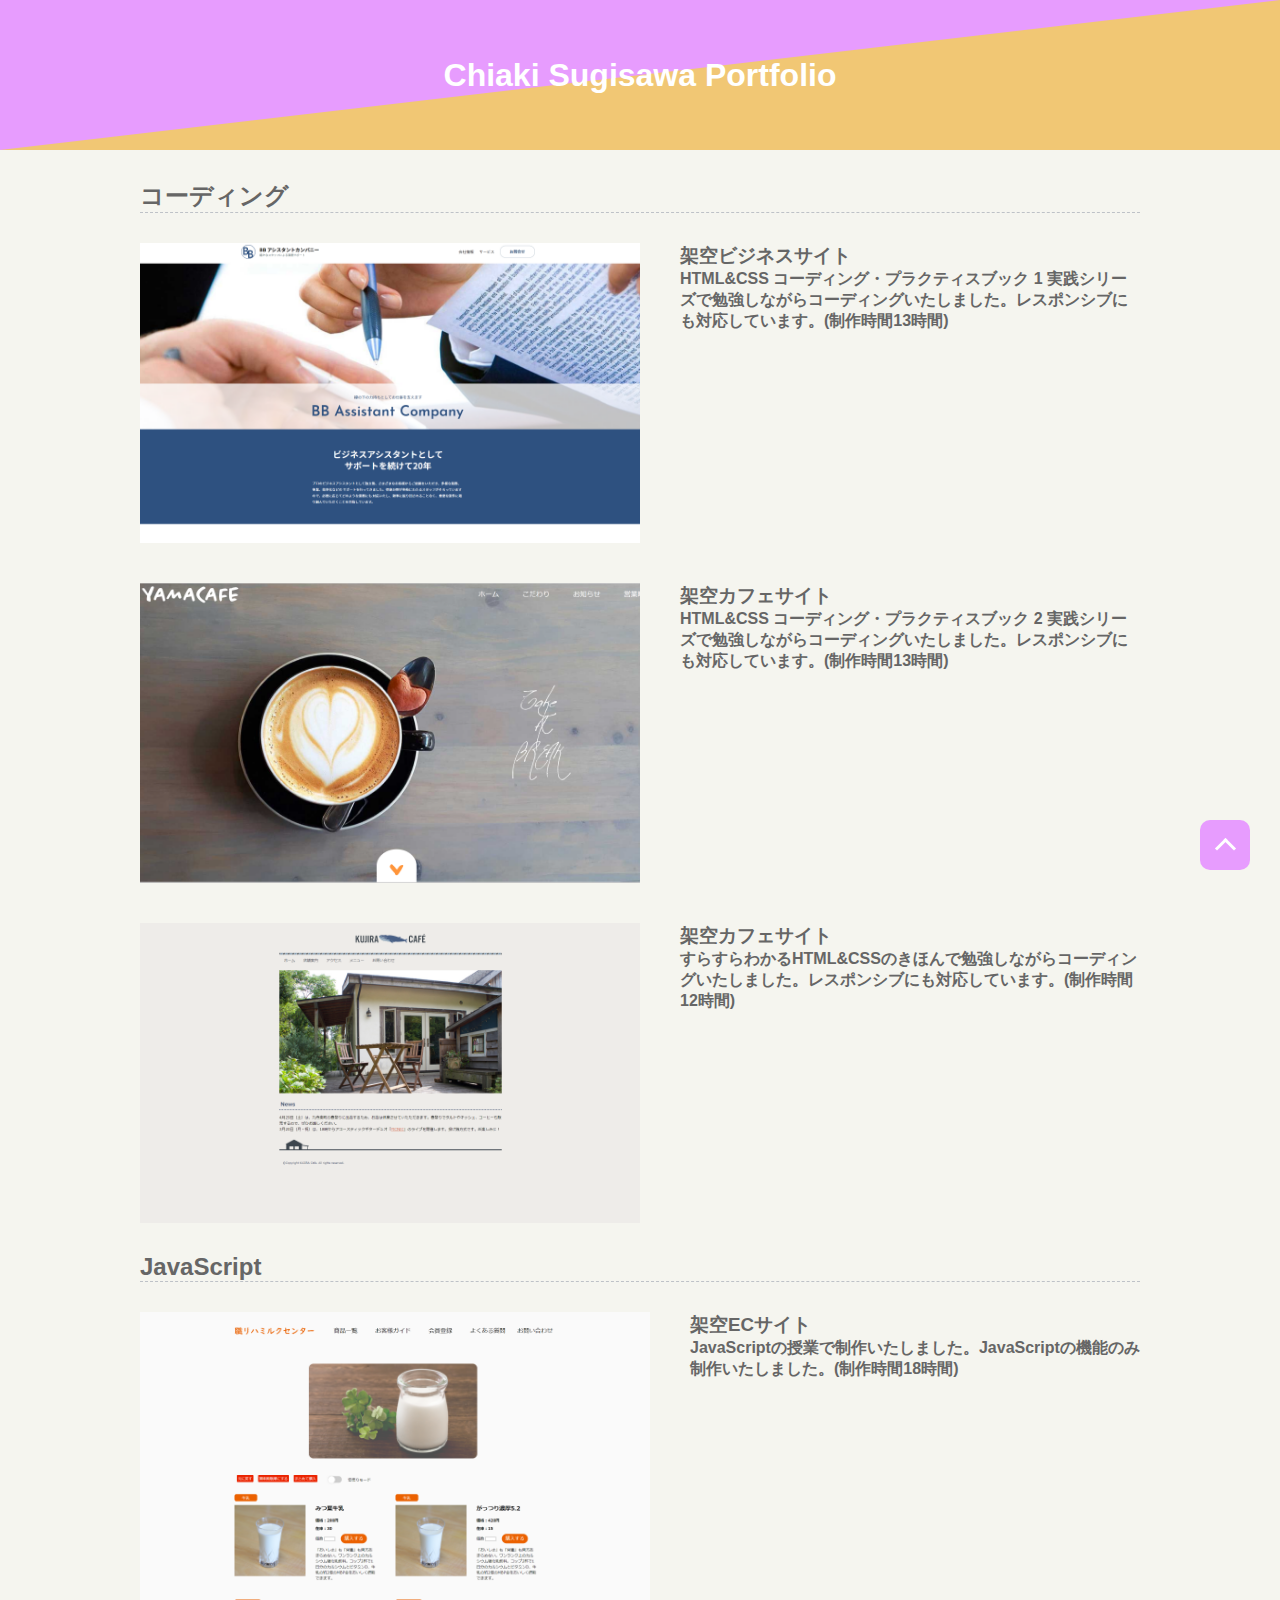
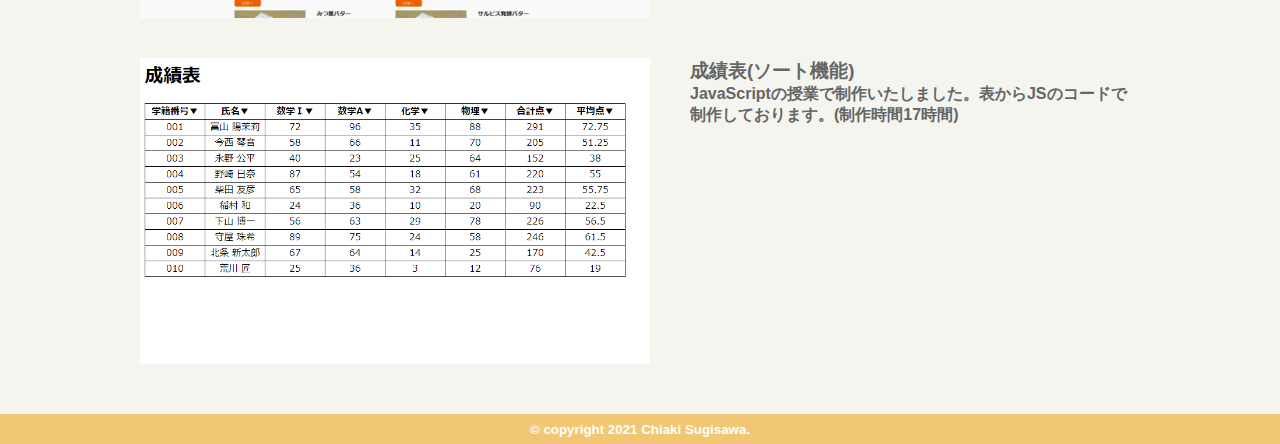
==== index.html @ a402343e "ulにclassを追加" ====
<html lang="ja">

<head>
    <meta charset="UTF-8">
    <meta name="viewport" content="width=device-width, initial-scale=1.0">
    <link rel="stylesheet" href="Style.css">
    <title>ChiakiSugisawaPortfolio | トップ</title>
</head>

<body>
    <div id="wrapper">
        <header>
        </header>
        <div id="titlebox">
            <h1>Chiaki Sugisawa Portfolio</h1>
        </div>

        <div class="contents">
            <ul class="timeline">
                <h2>コーディング</h2>
                <li class="flex content"><a href="./practice01/index.html" target="_blank"><img src="img/01.png"
                            alt="01"></a>
                    <div class="content-text">
                        <h3>架空ビジネスサイト</h3>
                        <p>HTML&CSS コーディング・プラクティスブック 1 実践シリーズで勉強しながらコーディングいたしました。レスポンシブにも対応しています。(制作時間13時間)</p>
                    </div>
                </li>
                <li class="flex content"><a href="./practice02/index.html" target="_blank"><img src="img/02.png"
                            alt="02"></a>
                    <div class="content-text">
                        <h3>架空カフェサイト</h3>
                        <p>HTML&CSS コーディング・プラクティスブック 2 実践シリーズで勉強しながらコーディングいたしました。レスポンシブにも対応しています。(制作時間13時間)</p>
                    </div>
                </li>
                <li class="flex content"><a href="./practice03/index.html" target="_blank"><img src="img/03.png"
                            alt="03"></a>
                    <div class="content-text">
                        <h3>架空カフェサイト</h3>
                        <p>すらすらわかるHTML&CSSのきほんで勉強しながらコーディングいたしました。レスポンシブにも対応しています。(制作時間12時間)</p>
                    </div>
                </li>
            </ul>
            <ul class="timeline">
                <h2>JavaScript</h2>
                <li class="flex content"><a href="./practice04/sample.html" target="_blank"><img src="img/04.png"
                            alt="04"></a>
                    <div class="content-text">
                        <h3>架空ECサイト</h3>
                        <p>JavaScriptの授業で制作いたしました。JavaScriptの機能のみ制作いたしました。(制作時間18時間)</p>
                    </div>
                </li>
                <li class="flex content"><a href="./practice05/sample.html" target="_blank"><img src="img/05.png"
                            alt="05"></a>
                    <div class="content-text">
                        <h3>成績表(ソート機能)</h3>
                        <p>JavaScriptの授業で制作いたしました。表からJSのコードで制作しております。(制作時間17時間)</p>
                    </div>
                </li>
            </ul>
        </div>
    </div>
    <footer>
        <button id="page-top" class="page-top"></button>
        <p><small>&copy; copyright 2021 Chiaki Sugisawa.</small></p>
    </footer>

    <script src="app.js"></script>
</body>

</html>
---- Style.css ----
*{
    margin: 0;
    padding: 0;
}

body {
    font-family: sans-serif;
    font-weight: bold;
    background-color: #F5F5EF;
    color: #666;
    box-sizing: border-box;
}
#wrapper{
    width: 100vw;
}
.flex{
    display: flex;
}
/* header {
    width: 100%;
    height: 150px; */
    /* background-image: url(./img/title_logo.png); */
    /* background-repeat: no-repeat;
    background-size: contain;
    background:linear-gradient(135deg,#d9d8ff 0%,#d9d8ff 50%,#aaefff 50%,#aaefff 100%);
} */
header {
    display: inline-block;
    /* width: 100vw; */
    height: 0px;
    border-style: solid;
    border-width: 0 0 150px 100vw;
    border-color: transparent transparent #F1C774 transparent;
    background-color: #E79CFE;
}
#titlebox{
    position: relative;
    width: 100vw;
    height: 150px;
    margin-top: -150px;
}
h1{
    position: absolute;
    top: 50%;
    left: 50%;
    transform: translateY(-50%) translateX(-50%);
    -webkit-transform: translateY(-50%) translateX(-50%);
    color:#fff;

}
h2{
margin: 30px 0;

}
.contents{
    width: 1000px;
    margin: auto;
}
.content + .content{
    margin-top:40px ;
}

.content-text{
    margin-left:40px;
}
li {
    list-style-type: none;

}

ul {
    align-items: center;
}

h2 {
    border-bottom: 1px dashed #bec2c7;
}

footer {
    position:relative;
    height: 30px;
    margin-top: 50px;
    background-color: #F1C774;
    text-align: center;
    color: #fff;
}
footer p{
    position: absolute;
    top: 50%;
    left: 50%;
    transform: translateY(-50%) translateX(-50%);
    -webkit-transform: translateY(-50%) translateX(-50%);
}

/* ボタンのスタイル */
.page-top {
    /* buttonタグのリセットCSS */
    border: none;
    cursor: pointer;
    outline: none;
    padding: 0;
    appearance: none;
  
    /* ボタンの装飾 */
    position: fixed;
    right: 30px;
    bottom: 30px;
    z-index: 100;
    width: 50px;
    height: 50px;
    border-radius: 20%;
    background-color: #E79CFE;
    display: flex;
    align-items: center;
    justify-content: center;
    transition: all 0.3s ease;
  }
  
  /* 矢印のスタイル */
  .page-top::before {
    content: "";
    width: 12px;
    height: 12px;
    margin-bottom: -6px;
    border-top: solid 3px #fff;
    border-right: solid 3px #fff;
    transform: rotate(-45deg);
  }
  
  /* ホバー時のスタイル */
  .page-top:hover {
    transform: scale(1.1);
  }

/* --レスポンシブ-- */
@media(max-width: 1100px) {
    .flex {
        display: block;
    }

    .content-text{
        width: 500px;
        margin-left: 0;
        text-align: center;
    }

    .contents {
        width: 500px;
        margin: auto;
    }

    h1 {
        width: auto;
        font-size: 30px;
        white-space: nowrap;
    } 
}

@media(max-width: 530px) {
    li img {
        width: 100vw;
    }

    .content-text{
        width: 100vw;
        text-align: center;
        margin:auto
        
    }

    .contents {
        width: 100vw;
        margin: auto;
    }

    h1 {
        font-size: 20px;
    }
}
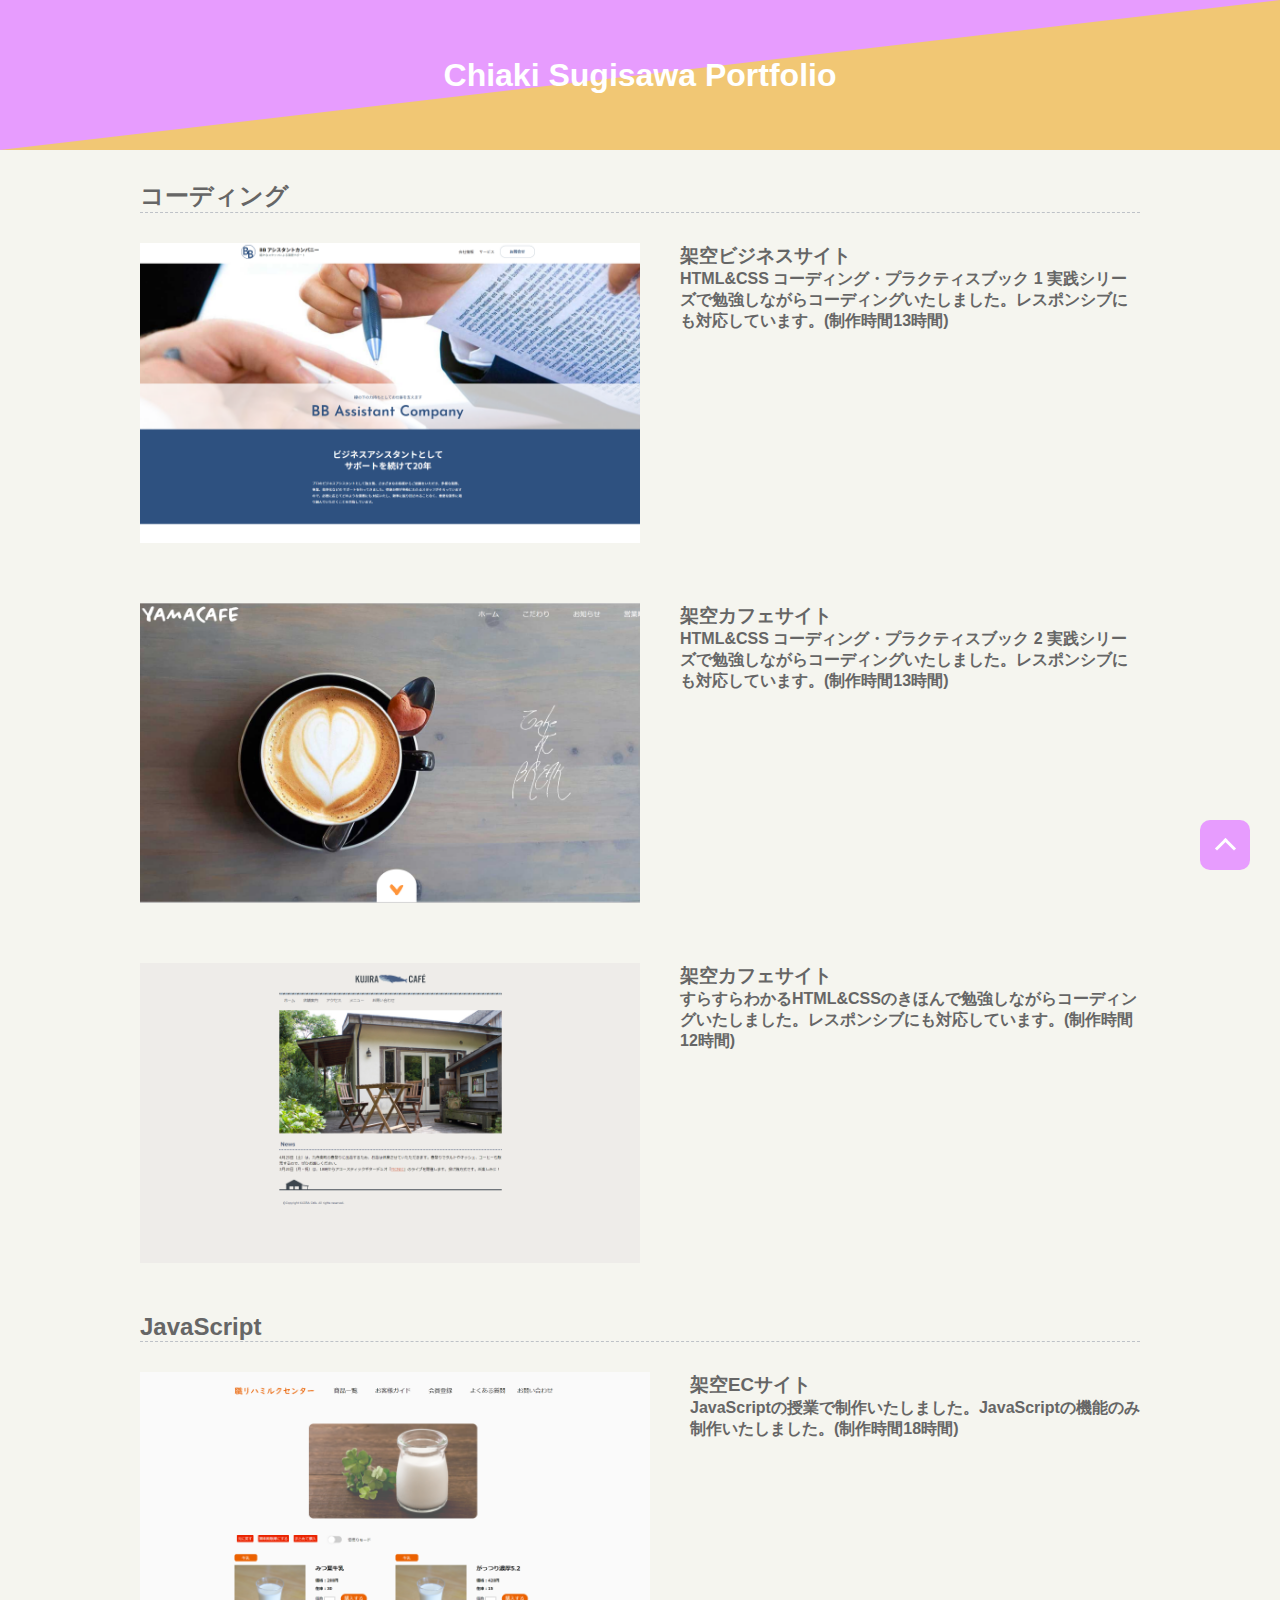
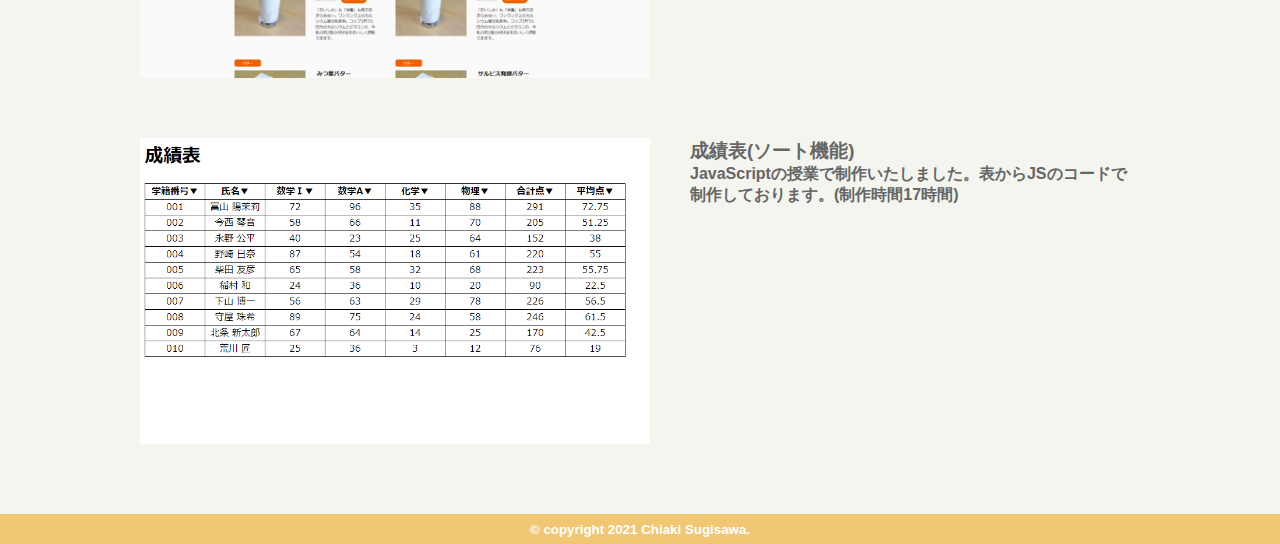
==== commit 187f5cca: "fix：関数の追加" ====
--- a/index.html
+++ b/index.html
@@ -24,6 +24,7 @@
                         <h3>架空ビジネスサイト</h3>
                         <p>HTML&CSS コーディング・プラクティスブック 1 実践シリーズで勉強しながらコーディングいたしました。レスポンシブにも対応しています。(制作時間13時間)</p>
                     </div>
+                    <span class="border-line"></span>
                 </li>
                 <li class="flex content"><a href="./practice02/index.html" target="_blank"><img src="img/02.png"
                             alt="02"></a>
@@ -31,6 +32,7 @@
                         <h3>架空カフェサイト</h3>
                         <p>HTML&CSS コーディング・プラクティスブック 2 実践シリーズで勉強しながらコーディングいたしました。レスポンシブにも対応しています。(制作時間13時間)</p>
                     </div>
+                    <span class="border-line"></span>
                 </li>
                 <li class="flex content"><a href="./practice03/index.html" target="_blank"><img src="img/03.png"
                             alt="03"></a>
@@ -39,6 +41,7 @@
                         <p>すらすらわかるHTML&CSSのきほんで勉強しながらコーディングいたしました。レスポンシブにも対応しています。(制作時間12時間)</p>
                     </div>
                 </li>
+                <span class="border-line"></span>
             </ul>
             <ul class="timeline">
                 <h2>JavaScript</h2>
@@ -48,6 +51,7 @@
                         <h3>架空ECサイト</h3>
                         <p>JavaScriptの授業で制作いたしました。JavaScriptの機能のみ制作いたしました。(制作時間18時間)</p>
                     </div>
+                    <span class="border-line"></span>
                 </li>
                 <li class="flex content"><a href="./practice05/sample.html" target="_blank"><img src="img/05.png"
                             alt="05"></a>
@@ -55,6 +59,7 @@
                         <h3>成績表(ソート機能)</h3>
                         <p>JavaScriptの授業で制作いたしました。表からJSのコードで制作しております。(制作時間17時間)</p>
                     </div>
+                    <span class="border-line"></span>
                 </li>
             </ul>
         </div>
--- a/Style.css
+++ b/Style.css
@@ -176,4 +176,19 @@
     h1 {
         font-size: 20px;
     }
+}
+
+.timeline li {
+    position: relative;
+    list-style: none;
+    padding: 0 0 20px 0;
+}
+
+.border-line {
+    position: absolute;
+    left: 0.2em;
+    top: 0;
+    width: 2px;
+    height: 0;
+    background: #CCC;
 }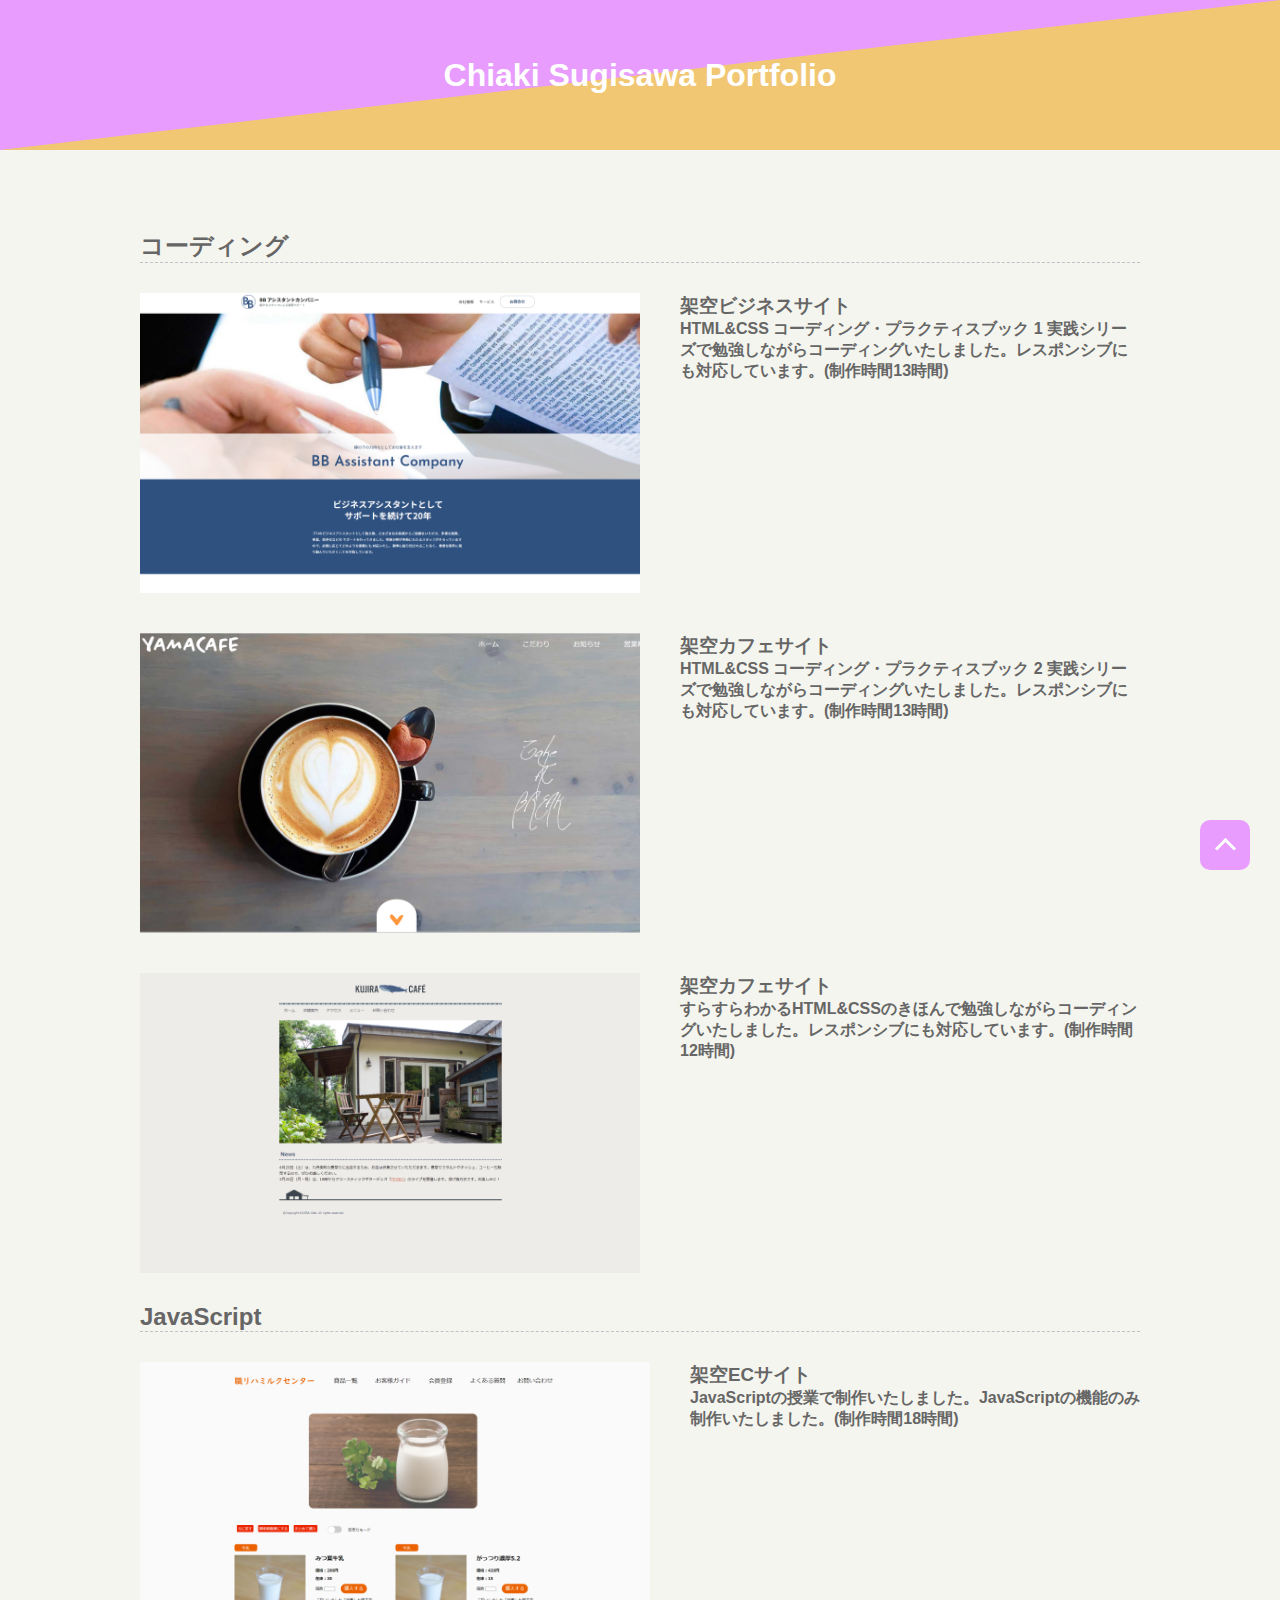
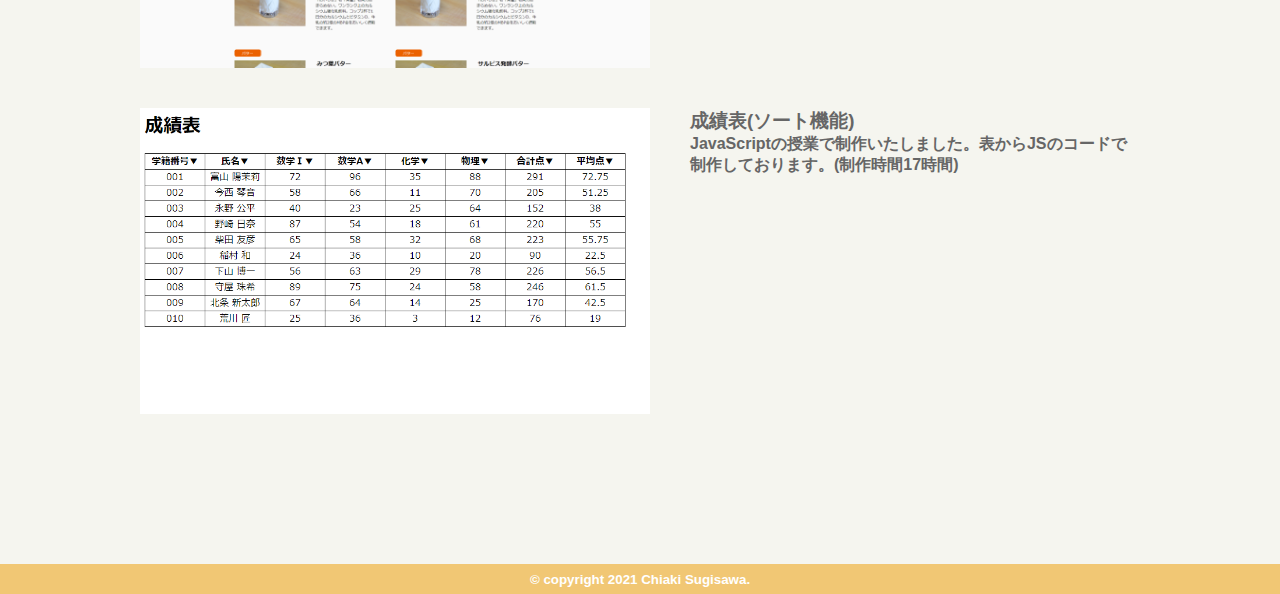
==== commit 660ae1a3: "feat：追従メニューの作成" ====
--- a/index.html
+++ b/index.html
@@ -9,7 +9,7 @@
 
 <body>
     <div id="wrapper">
-        <header>
+        <header id="header">
         </header>
         <div id="titlebox">
             <h1>Chiaki Sugisawa Portfolio</h1>
@@ -18,7 +18,7 @@
         <div class="contents">
             <ul class="timeline">
                 <h2>コーディング</h2>
-                <li class="flex content"><a href="./practice01/index.html" target="_blank"><img src="img/01.png"
+                <li class="flex content scroll-point"><a href="./practice01/index.html" target="_blank"><img src="img/01.png"
                             alt="01"></a>
                     <div class="content-text">
                         <h3>架空ビジネスサイト</h3>
@@ -26,7 +26,7 @@
                     </div>
                     <span class="border-line"></span>
                 </li>
-                <li class="flex content"><a href="./practice02/index.html" target="_blank"><img src="img/02.png"
+                <li class="flex content scroll-point"><a href="./practice02/index.html" target="_blank"><img src="img/02.png"
                             alt="02"></a>
                     <div class="content-text">
                         <h3>架空カフェサイト</h3>
@@ -34,18 +34,18 @@
                     </div>
                     <span class="border-line"></span>
                 </li>
-                <li class="flex content"><a href="./practice03/index.html" target="_blank"><img src="img/03.png"
+                <li class="flex content scroll-point"><a href="./practice03/index.html" target="_blank"><img src="img/03.png"
                             alt="03"></a>
                     <div class="content-text">
                         <h3>架空カフェサイト</h3>
                         <p>すらすらわかるHTML&CSSのきほんで勉強しながらコーディングいたしました。レスポンシブにも対応しています。(制作時間12時間)</p>
                     </div>
+                    <span class="border-line"></span>
                 </li>
-                <span class="border-line"></span>
             </ul>
             <ul class="timeline">
                 <h2>JavaScript</h2>
-                <li class="flex content"><a href="./practice04/sample.html" target="_blank"><img src="img/04.png"
+                <li class="flex content scroll-point"><a href="./practice04/sample.html" target="_blank"><img src="img/04.png"
                             alt="04"></a>
                     <div class="content-text">
                         <h3>架空ECサイト</h3>
@@ -53,7 +53,7 @@
                     </div>
                     <span class="border-line"></span>
                 </li>
-                <li class="flex content"><a href="./practice05/sample.html" target="_blank"><img src="img/05.png"
+                <li class="flex content scroll-point"><a href="./practice05/sample.html" target="_blank"><img src="img/05.png"
                             alt="05"></a>
                     <div class="content-text">
                         <h3>成績表(ソート機能)</h3>
--- a/Style.css
+++ b/Style.css
@@ -12,6 +12,7 @@
 }
 #wrapper{
     width: 100vw;
+    margin-bottom: 150px;
 }
 .flex{
     display: flex;
@@ -54,7 +55,7 @@
 }
 .contents{
     width: 1000px;
-    margin: auto;
+    margin: 80px auto;
 }
 .content + .content{
     margin-top:40px ;
@@ -139,14 +140,12 @@
     }
 
     .content-text{
-        width: 500px;
         margin-left: 0;
         text-align: center;
     }
 
     .contents {
-        width: 500px;
-        margin: auto;
+        width: 600px;
     }
 
     h1 {
@@ -154,41 +153,83 @@
         font-size: 30px;
         white-space: nowrap;
     } 
-}
+
+    .border-line {
+        position: absolute;
+        left: 105%;
+        top: 0;
+        width: 2px;
+        height: 0;
+        background: #CCC;
+    }
+
+    ul li {
+        width: 90%;
+        margin: 0 auto;
+    }
+
+    li img {
+        width: 100%;
+    }
+
+}
+
+.timeline li {
+    position: relative;
+    list-style: none;
+    padding: 0 0 0 0;
+}
+
+.border-line {
+    position: absolute;
+    right: 48%;
+    top: 0;
+    width: 2px;
+    height: 0;
+    background: #F1C774;
+}
+
+/* .timeline li::after {
+    content: '';
+    position: absolute;
+    top: 0;
+    right: 48%;
+    width: 10px;
+    height: 10px;
+    background: #F1C774;
+    border-radius: 50%;
+} */
 
 @media(max-width: 530px) {
+    ul {
+        width: 100%;
+    }
+
     li img {
-        width: 100vw;
+        width: 100%;
     }
 
     .content-text{
-        width: 100vw;
+        width: 100%;
         text-align: center;
         margin:auto
         
     }
 
     .contents {
-        width: 100vw;
-        margin: auto;
+        width: 100%;
     }
 
     h1 {
         font-size: 20px;
     }
-}
-
-.timeline li {
-    position: relative;
-    list-style: none;
-    padding: 0 0 20px 0;
-}
-
-.border-line {
-    position: absolute;
-    left: 0.2em;
-    top: 0;
-    width: 2px;
-    height: 0;
-    background: #CCC;
+
+    .border-line {
+        right: 0;
+        left: 102%;
+        top: 0;
+        width: 2px;
+        height: 0;
+        background: #F1C774;
+    }
 }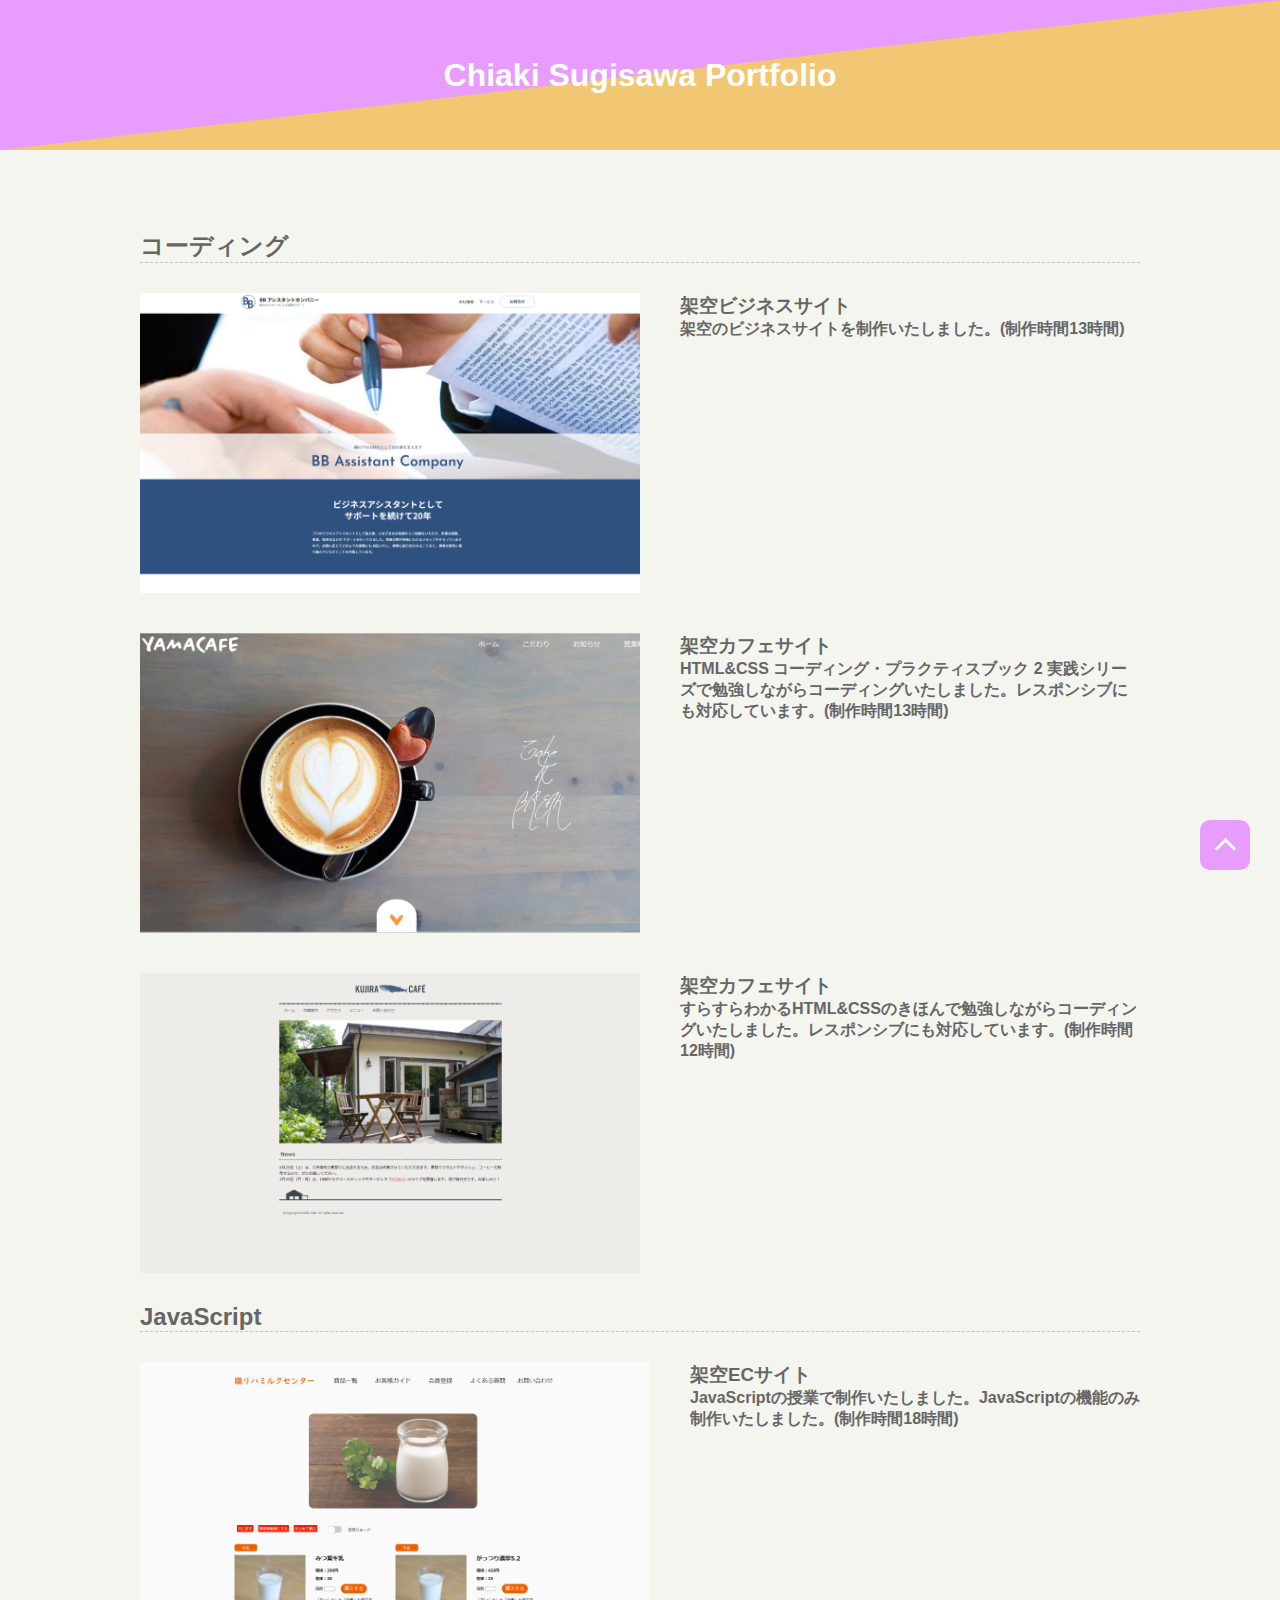
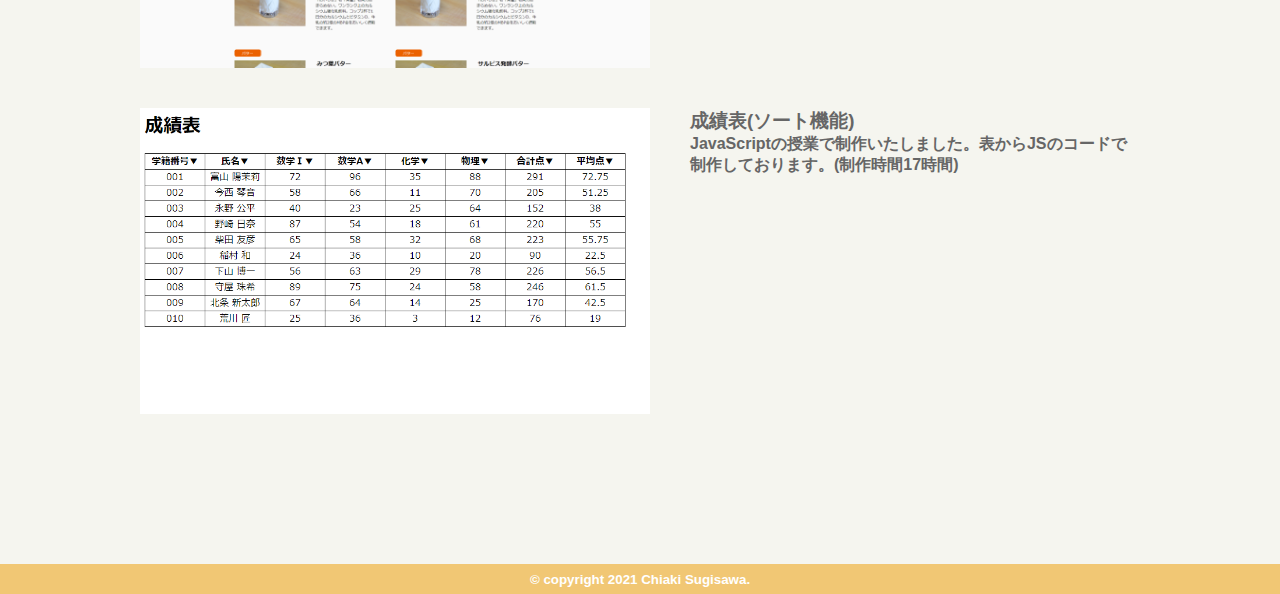
==== commit fbb788a2: "feat：新コンテンツの追加" ====
--- a/index.html
+++ b/index.html
@@ -9,7 +9,7 @@
 
 <body>
     <div id="wrapper">
-        <header id="header">
+        <header>
         </header>
         <div id="titlebox">
             <h1>Chiaki Sugisawa Portfolio</h1>
@@ -18,15 +18,15 @@
         <div class="contents">
             <ul class="timeline">
                 <h2>コーディング</h2>
-                <li class="flex content scroll-point"><a href="./practice01/index.html" target="_blank"><img src="img/01.png"
+                <li class="flex content"><a href="./site_swealth/index.html" target="_blank"><img src="img/01.png"
                             alt="01"></a>
                     <div class="content-text">
                         <h3>架空ビジネスサイト</h3>
-                        <p>HTML&CSS コーディング・プラクティスブック 1 実践シリーズで勉強しながらコーディングいたしました。レスポンシブにも対応しています。(制作時間13時間)</p>
+                        <p>架空のビジネスサイトを制作いたしました。(制作時間13時間)</p>
                     </div>
                     <span class="border-line"></span>
                 </li>
-                <li class="flex content scroll-point"><a href="./practice02/index.html" target="_blank"><img src="img/02.png"
+                <li class="flex content"><a href="./practice02/index.html" target="_blank"><img src="img/02.png"
                             alt="02"></a>
                     <div class="content-text">
                         <h3>架空カフェサイト</h3>
@@ -34,7 +34,7 @@
                     </div>
                     <span class="border-line"></span>
                 </li>
-                <li class="flex content scroll-point"><a href="./practice03/index.html" target="_blank"><img src="img/03.png"
+                <li class="flex content"><a href="./practice03/index.html" target="_blank"><img src="img/03.png"
                             alt="03"></a>
                     <div class="content-text">
                         <h3>架空カフェサイト</h3>
@@ -45,7 +45,7 @@
             </ul>
             <ul class="timeline">
                 <h2>JavaScript</h2>
-                <li class="flex content scroll-point"><a href="./practice04/sample.html" target="_blank"><img src="img/04.png"
+                <li class="flex content"><a href="./practice04/sample.html" target="_blank"><img src="img/04.png"
                             alt="04"></a>
                     <div class="content-text">
                         <h3>架空ECサイト</h3>
@@ -53,7 +53,7 @@
                     </div>
                     <span class="border-line"></span>
                 </li>
-                <li class="flex content scroll-point"><a href="./practice05/sample.html" target="_blank"><img src="img/05.png"
+                <li class="flex content"><a href="./practice05/sample.html" target="_blank"><img src="img/05.png"
                             alt="05"></a>
                     <div class="content-text">
                         <h3>成績表(ソート機能)</h3>
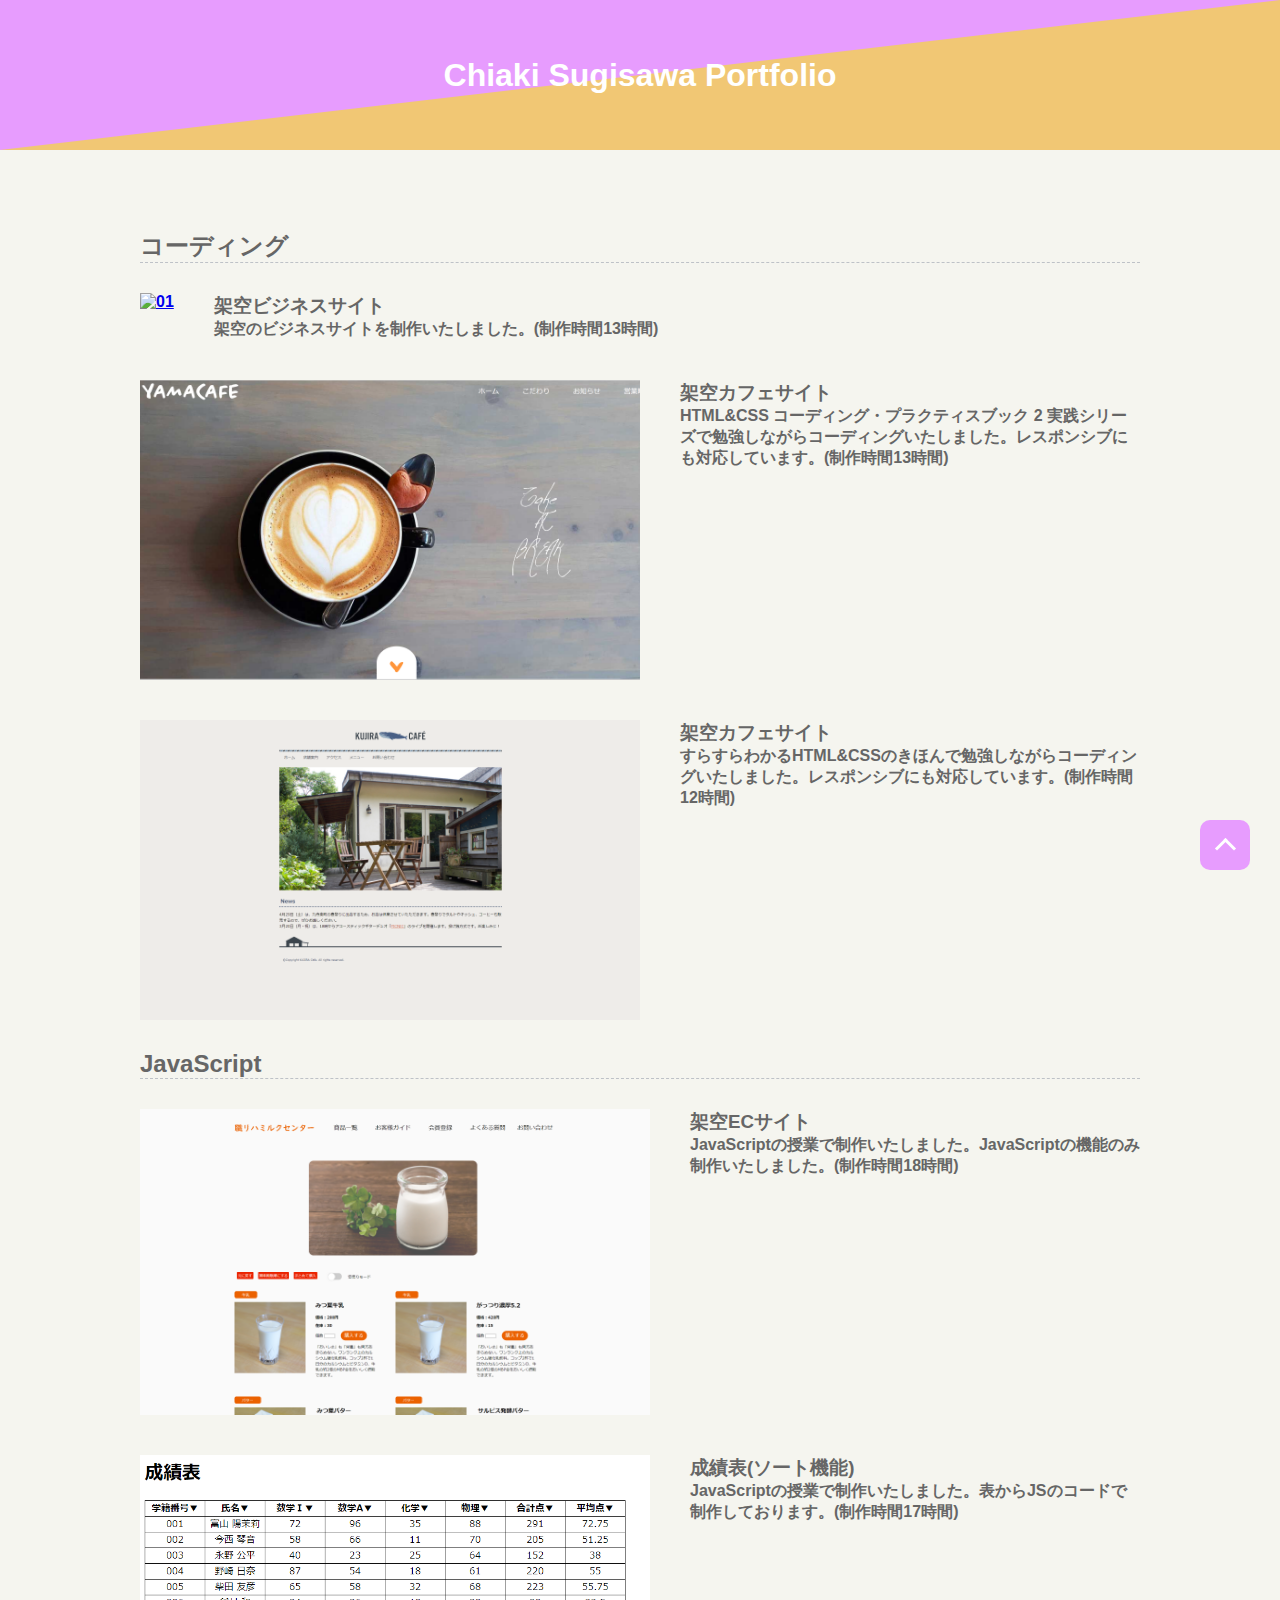
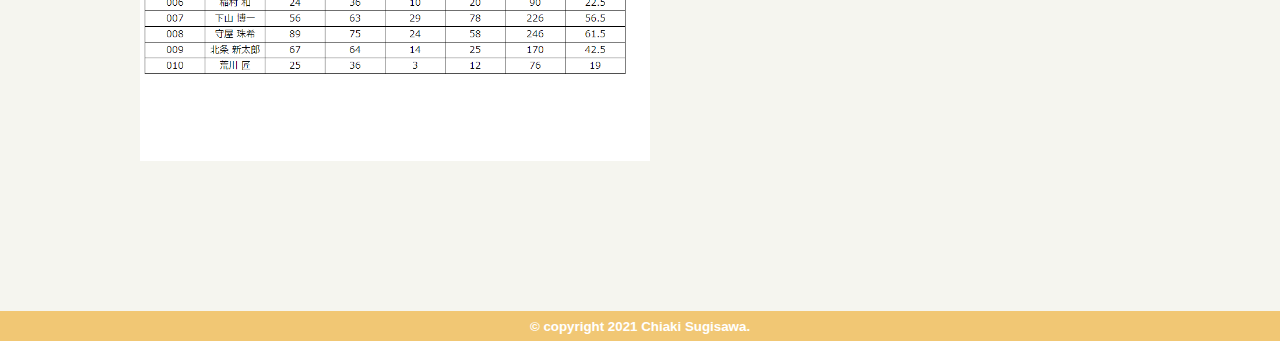
==== commit 9322fd07: "fix：画像の差し替え" ====
--- a/index.html
+++ b/index.html
@@ -9,7 +9,7 @@
 
 <body>
     <div id="wrapper">
-        <header>
+        <header id="header">
         </header>
         <div id="titlebox">
             <h1>Chiaki Sugisawa Portfolio</h1>
@@ -18,7 +18,7 @@
         <div class="contents">
             <ul class="timeline">
                 <h2>コーディング</h2>
-                <li class="flex content"><a href="./site_swealth/index.html" target="_blank"><img src="img/01.png"
+                <li class="flex content"><a href="./site_swealth/index.html" target="_blank"><img src="img/main-image1.png"
                             alt="01"></a>
                     <div class="content-text">
                         <h3>架空ビジネスサイト</h3>
@@ -26,7 +26,7 @@
                     </div>
                     <span class="border-line"></span>
                 </li>
-                <li class="flex content"><a href="./practice02/index.html" target="_blank"><img src="img/02.png"
+                <li class="flex content scroll-point"><a href="./practice02/index.html" target="_blank"><img src="img/02.png"
                             alt="02"></a>
                     <div class="content-text">
                         <h3>架空カフェサイト</h3>
@@ -34,7 +34,7 @@
                     </div>
                     <span class="border-line"></span>
                 </li>
-                <li class="flex content"><a href="./practice03/index.html" target="_blank"><img src="img/03.png"
+                <li class="flex content scroll-point"><a href="./practice03/index.html" target="_blank"><img src="img/03.png"
                             alt="03"></a>
                     <div class="content-text">
                         <h3>架空カフェサイト</h3>
@@ -45,7 +45,7 @@
             </ul>
             <ul class="timeline">
                 <h2>JavaScript</h2>
-                <li class="flex content"><a href="./practice04/sample.html" target="_blank"><img src="img/04.png"
+                <li class="flex content scroll-point"><a href="./practice04/sample.html" target="_blank"><img src="img/04.png"
                             alt="04"></a>
                     <div class="content-text">
                         <h3>架空ECサイト</h3>
@@ -53,7 +53,7 @@
                     </div>
                     <span class="border-line"></span>
                 </li>
-                <li class="flex content"><a href="./practice05/sample.html" target="_blank"><img src="img/05.png"
+                <li class="flex content scroll-point"><a href="./practice05/sample.html" target="_blank"><img src="img/05.png"
                             alt="05"></a>
                     <div class="content-text">
                         <h3>成績表(ソート機能)</h3>
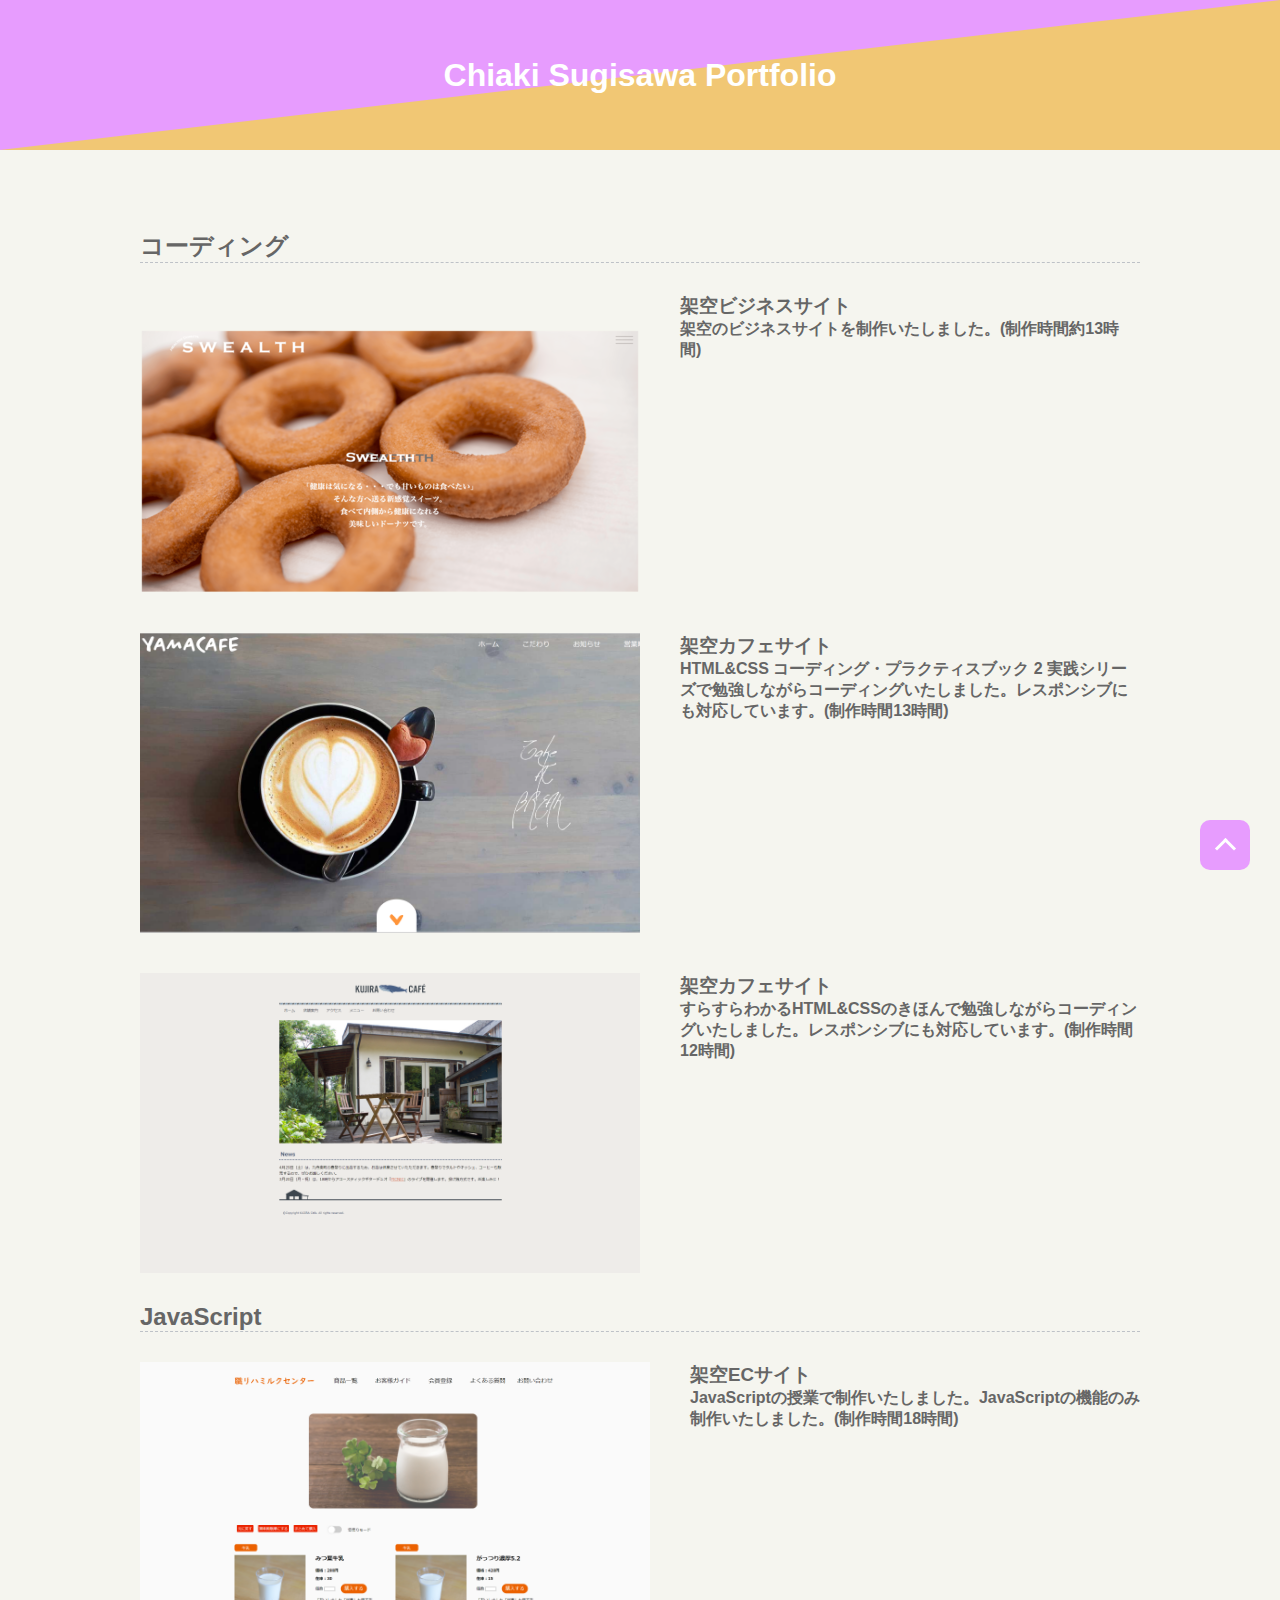
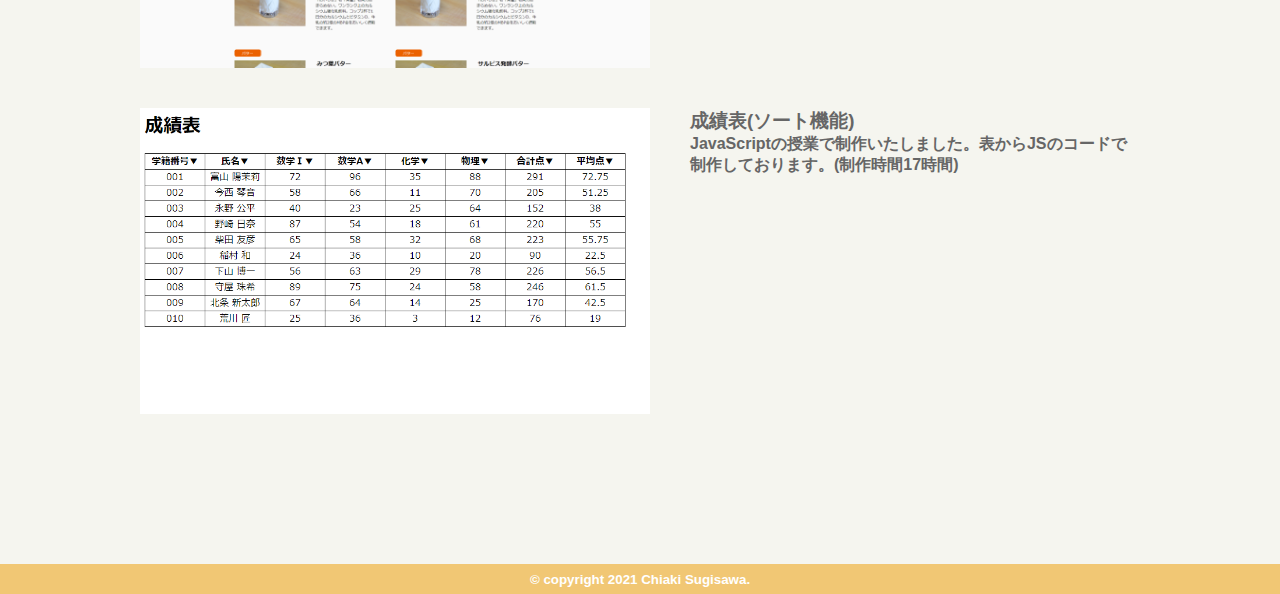
==== commit af3cfb93: "fix：画像の変更" ====
--- a/index.html
+++ b/index.html
@@ -18,11 +18,11 @@
         <div class="contents">
             <ul class="timeline">
                 <h2>コーディング</h2>
-                <li class="flex content"><a href="./site_swealth/index.html" target="_blank"><img src="img/main-image1.png"
+                <li class="flex content"><a href="./site_swealth/index.html" target="_blank"><img src="img/01.png"
                             alt="01"></a>
                     <div class="content-text">
                         <h3>架空ビジネスサイト</h3>
-                        <p>架空のビジネスサイトを制作いたしました。(制作時間13時間)</p>
+                        <p>架空のビジネスサイトを制作いたしました。(制作時間約13時間)</p>
                     </div>
                     <span class="border-line"></span>
                 </li>
